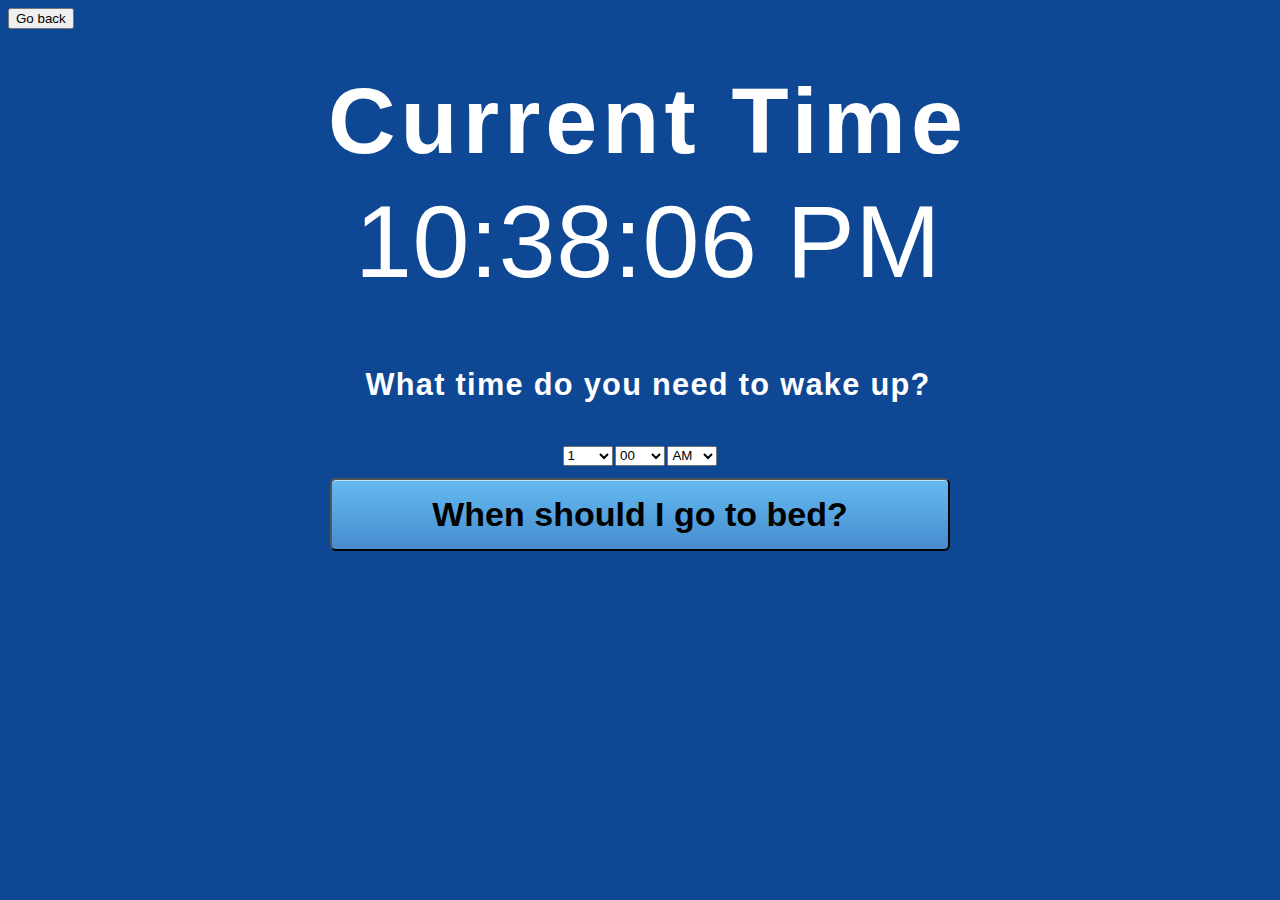
==== bedtime.html @ 05e60ae5 "Tenth Commit" ====
<!DOCTYPE html>
<html lang = "en-us">
<head>
	<title>Your bedtime calculator</title>
	<script src ="script.js"></script>
	<link rel="stylesheet" href="styles.css">
	<!-- Page icon -->
	<link rel="icon" href="https://www.pinclipart.com/picdir/middle/550-5502511_file-mccormick-sleep-svg-graphics-zzz-sleep-clipart.png">
</head>

<button class="back-button" onclick="location.href='index.html'">Go back</button>

<!--Current time clock-->
<body onload="realtimeClock()">
	<div class="main-container">
		<h1>Current Time</h1>
		<div id="clock"></div><br>
		<h2 id="when">What time do you need to wake up?</h2>

	<div id='alarm-container'>
		<label>
			<div>
				<select id="hours">
					<option value="1">1</option>
					<option value="2">2</option>
					<option value="3">3</option>
					<option value="4">4</option>
					<option value="5">5</option>
					<option value="6">6</option>
					<option value="7">7</option>
					<option value="8">8</option>
					<option value="9">9</option>
					<option value="10">10</option>
					<option value="11">11</option>
					<option value="12">12</option>
				</select>
			</div>
		</label>	
		<label>
			<div>
				<select id="minutes">
					<option value="00">00</option>
					<option value="05">05</option>
					<option value="10">10</option>
					<option value="15">15</option>
					<option value="20">20</option>
					<option value="25">25</option>
					<option value="30">30</option>
					<option value="35">35</option>
					<option value="40">40</option>
					<option value="45">45</option>
					<option value="50">50</option>
					<option value="55">55</option>				
				</select>
			</div>
		</label>			
		<label>
			<div>
				<select id="ampm">
					<option value="AM">AM</option>
					<option value="PM">PM</option>
				</select>
			</div>
		</label>
		<br>
		<button class="calc-button" onclick="subtractTime()">When should I go to bed?</button>
	</div>
	</div>
	
</body>
</html>
---- styles.css ----
body {
	background-color: #0E4794;
}

h1{
	width: 100%;
	margin-top: 3%;
	position: absolute;
	font-size: 7.3vw;
	font-weight: bold;
	text-align: center;
	color: white;
	font-family:'Oswald', sans-serif;
	letter-spacing: 5px;
}

#clock {
	width: 100%;
	position: absolute;
	font-size: 8vw;
	color: white;
	text-align: center;
	font-family: 'Oswald', sans-serif;
	margin-top: 12%;
	letter-spacing: .5px;
}

h2{
	width: 100%;
	margin-top: 5%;
	position: absolute;
	font-size: 2.4vw;
	font-weight: bold;
	text-align: center;
	color: white;
	font-family:'Oswald', sans-serif;
	letter-spacing: 1.3px;
}

h3{
	width: 100%;
	font-size: 2vw;
	font-weight: bold;
	text-align: center;
	color: white;
	font-family:'Oswald', sans-serif;
	letter-spacing: 5px;
}

.redirect-button {
	box-shadow:inset 0px 1px 0px 0px #bee2f9;
	background:linear-gradient(to bottom, #63b8ee 5%, #468ccf 100%);
	background-color:#63b8ee;
	border-radius:6px;
	font-family:Arial;
	font-size:34px;
	font-weight:bold;
	margin: inherit;
    display: block;
	margin-top: 30%;
	margin-right: inherit;
	padding: 15px 100px;
	-webkit-appearance: none;
}

.redirect-button:hover {
		background:linear-gradient(to bottom, #468ccf 5%, #63b8ee 100%);
	background-color:#468ccf;
}

.pure-button {
	box-shadow:inset 0px 1px 0px 0px #bee2f9;
	background:linear-gradient(to bottom, #63b8ee 5%, #468ccf 100%);
	background-color:#63b8ee;
	border-radius:6px;
	font-family:Arial;
	font-size:34px;
	font-weight:bold;
	margin: inherit;
    display: block;
	margin-top: 10%;
	margin-right: inherit;
	padding: 15px 100px;
	-webkit-appearance: none;
}

.pure-button:hover {
	background:linear-gradient(to bottom, #468ccf 5%, #63b8ee 100%);
	background-color:#468ccf;
}

#demo {
	color: #E92525;
	margin-top: 1%;
	text-align: center;
	padding: 15px 32px;
	font-size: 3.1vw;
}

#demo2 {
	color: #E92525;
	margin-top: 1%;
	text-align: center;
	padding: 15px 32px;
	font-size: 3.1vw;
}

#demo3 {
	color: #FCFF00;
	margin-top: 1%;
	text-align: center;
	padding: 15px 32px;
	font-size: 3.1vw;
}

#demo4 {
	color: #2F9E00;
	margin-top: 1%;
	text-align: center;
	padding: 15px 32px;
	font-size: 3.1vw;
}

#demo5 {
	color: #2F9E00;
	margin-top: 1%;
	text-align: center;
	padding: 15px 32px;
	font-size: 3.1vw;
}


#rating1, #rating2, #rating3, #rating4, #rating5 {
	color: white;
	margin-top: -1%;
	margin-bottom: -1%;
	text-align: center;
	font-size: 2.3vw;
}

#info {
	color: white;
	margin-top: 2%;
	text-align: center;
	padding: 15px 32px;
	font-size: 2.8vw;
}

#info2 {
	color: white;
    text-align: center;
    margin-top: -50px; /* 0 instead of 30px*/
	font-size: 2.8vw;
}

#info3 {
	color: white;
    text-align: center;
    margin-top: -50px; /* 0 instead of 30px*/
	font-size: 2.4vw;
}

#when{
	width: 100%;
	margin-top: 25%;
	position: absolute;
	font-size: 2.4vw;
	font-weight: bold;
	text-align: center;
	color: white;
	font-family:'Oswald', sans-serif;
	letter-spacing: 1.3px;
}

#calctext{
	width: 100%;
	margin-top: 25%;
	position: absolute;
	font-size: 2.4vw;
	font-weight: bold;
	text-align: center;
	color: white;
	font-family:'Oswald', sans-serif;
	letter-spacing: 1.3px;
}

#alarm-container {
	text-align:center;
    font-family: Verdana;
    font-size: 0.6em;
    padding: 0.7em;
  	color: white;
  	margin-top: 31%;
  	height: 100px;
}

select {
	width: 50px;
	height: 20px;
}

label {
	display:inline-block;
}

.calc-button {
	box-shadow:inset 0px 1px 0px 0px #bee2f9;
	background:linear-gradient(to bottom, #63b8ee 5%, #468ccf 100%);
	background-color:#63b8ee;
	border-radius:6px;
	font-family:Arial;
	font-size:34px;
	font-weight:bold;
	margin-top: 1%;
	margin-right: inherit;
	padding: 15px 100px;
	-webkit-appearance: none;
}

.calc-button:hover {
	background:linear-gradient(to bottom, #468ccf 5%, #63b8ee 100%);
	background-color:#468ccf;
}

#calctext2{
	width: 100%;
	margin-top: 5%;
	position: absolute;
	font-size: 2.4vw;
	font-weight: bold;
	text-align: center;
	color: white;
	font-family:'Oswald', sans-serif;
	letter-spacing: 1.3px;
}

.wakeup-button {
	box-shadow:inset 0px 1px 0px 0px #bee2f9;
	background:linear-gradient(to bottom, #63b8ee 5%, #468ccf 100%);
	background-color:#63b8ee;
	border-radius:6px;
	font-family:Arial;
	font-size:34px;
	font-weight:bold;
	margin: inherit;
    display: block;
	margin-top: 30%;
	margin-right: inherit;
	padding: 15px 100px;
	-webkit-appearance: none;
}

.wakeup-button:hover {
	background:linear-gradient(to bottom, #468ccf 5%, #63b8ee 100%);
	background-color:#468ccf;
}

.bedtime-button {
	box-shadow:inset 0px 1px 0px 0px #bee2f9;
	background:linear-gradient(to bottom, #63b8ee 5%, #468ccf 100%);
	background-color:#63b8ee;
	border-radius:6px;
	font-family:Arial;
	font-size:34px;
	font-weight:bold;
	margin: inherit;
    display: block;
	margin-top: 10%;
	margin-right: inherit;
	padding: 15px 100px;
	-webkit-appearance: none;
}

.bedtime-button:hover {
	background:linear-gradient(to bottom, #468ccf 5%, #63b8ee 100%);
	background-color:#468ccf;
}
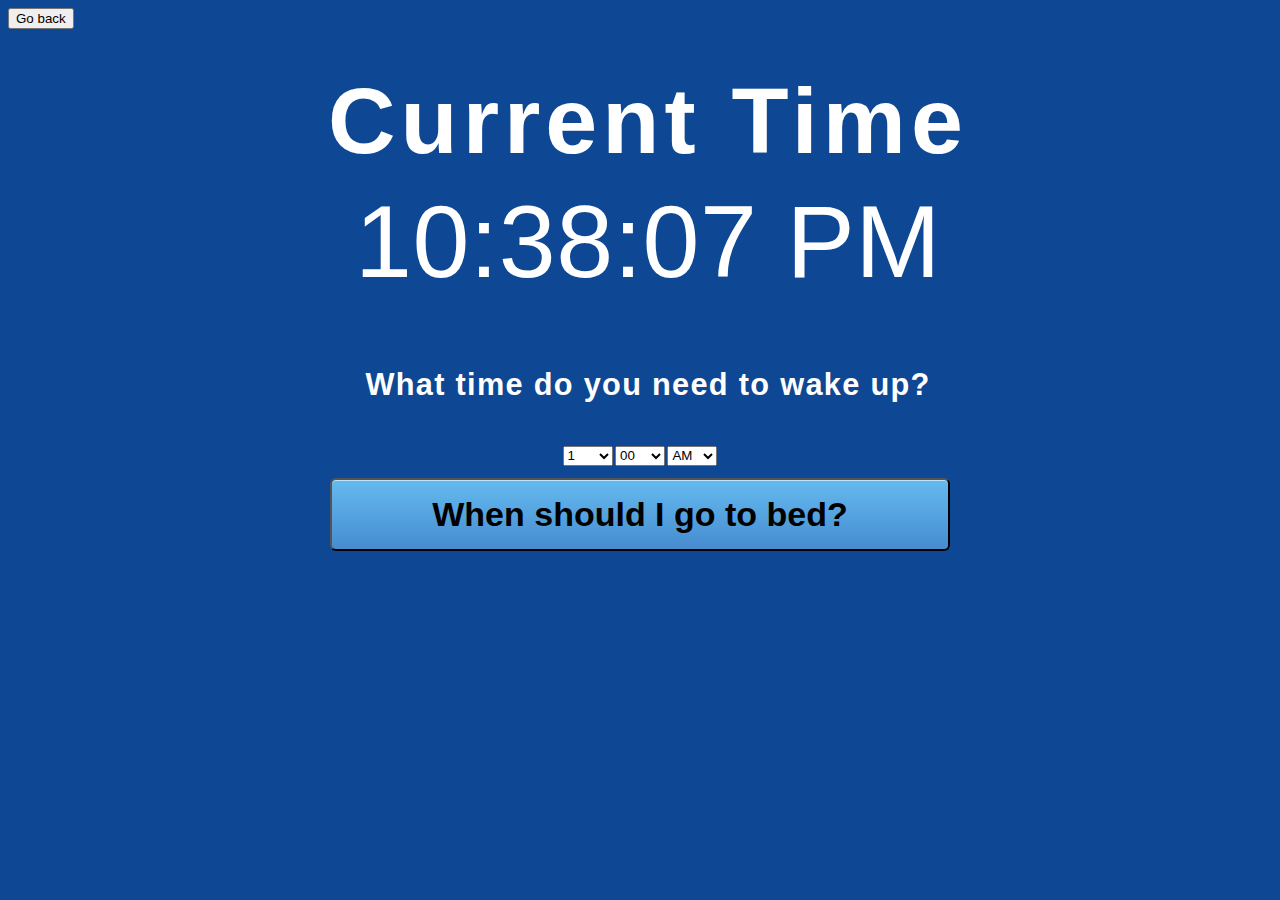
==== commit 55f86990: "Eleventh Commit" ====
--- a/bedtime.html
+++ b/bedtime.html
@@ -12,60 +12,60 @@
 
 <!--Current time clock-->
 <body onload="realtimeClock()">
-	<div class="main-container">
-		<h1>Current Time</h1>
-		<div id="clock"></div><br>
-		<h2 id="when">What time do you need to wake up?</h2>
 
-	<div id='alarm-container'>
-		<label>
-			<div>
-				<select id="hours">
-					<option value="1">1</option>
-					<option value="2">2</option>
-					<option value="3">3</option>
-					<option value="4">4</option>
-					<option value="5">5</option>
-					<option value="6">6</option>
-					<option value="7">7</option>
-					<option value="8">8</option>
-					<option value="9">9</option>
-					<option value="10">10</option>
-					<option value="11">11</option>
-					<option value="12">12</option>
-				</select>
+		<div class="main-container">
+			<h1>Current Time</h1>
+			<div id="clock"></div><br>
+			<h2 id="when">What time do you need to wake up?</h2>
+			<!--Container for drop menu and button-->
+			<div id='alarm-container'>
+				<label>
+					<div>
+						<select id="hours">
+							<option value="1">1</option>
+							<option value="2">2</option>
+							<option value="3">3</option>
+							<option value="4">4</option>
+							<option value="5">5</option>
+							<option value="6">6</option>
+							<option value="7">7</option>
+							<option value="8">8</option>
+							<option value="9">9</option>
+							<option value="10">10</option>
+							<option value="11">11</option>
+							<option value="12">12</option>
+						</select>
+					</div>
+				</label>	
+				<label>
+					<div>
+						<select id="minutes">
+							<option value="00">00</option>
+							<option value="05">05</option>
+							<option value="10">10</option>
+							<option value="15">15</option>
+							<option value="20">20</option>
+							<option value="25">25</option>
+							<option value="30">30</option>
+							<option value="35">35</option>
+							<option value="40">40</option>
+							<option value="45">45</option>
+							<option value="50">50</option>
+							<option value="55">55</option>				
+						</select>
+					</div>
+				</label>			
+				<label>
+					<div>
+						<select id="ampm">
+							<option value="AM">AM</option>
+							<option value="PM">PM</option>
+						</select>
+					</div>
+				</label>
+				<br>
+				<button class="calc-button" onclick="subtractTime()">When should I go to bed?</button>
 			</div>
-		</label>	
-		<label>
-			<div>
-				<select id="minutes">
-					<option value="00">00</option>
-					<option value="05">05</option>
-					<option value="10">10</option>
-					<option value="15">15</option>
-					<option value="20">20</option>
-					<option value="25">25</option>
-					<option value="30">30</option>
-					<option value="35">35</option>
-					<option value="40">40</option>
-					<option value="45">45</option>
-					<option value="50">50</option>
-					<option value="55">55</option>				
-				</select>
-			</div>
-		</label>			
-		<label>
-			<div>
-				<select id="ampm">
-					<option value="AM">AM</option>
-					<option value="PM">PM</option>
-				</select>
-			</div>
-		</label>
-		<br>
-		<button class="calc-button" onclick="subtractTime()">When should I go to bed?</button>
-	</div>
-	</div>
-	
-</body>
+		</div>
+	</body>
 </html>--- a/styles.css
+++ b/styles.css
@@ -14,6 +14,7 @@
 	letter-spacing: 5px;
 }
 
+/* Clock on every page */
 #clock {
 	width: 100%;
 	position: absolute;
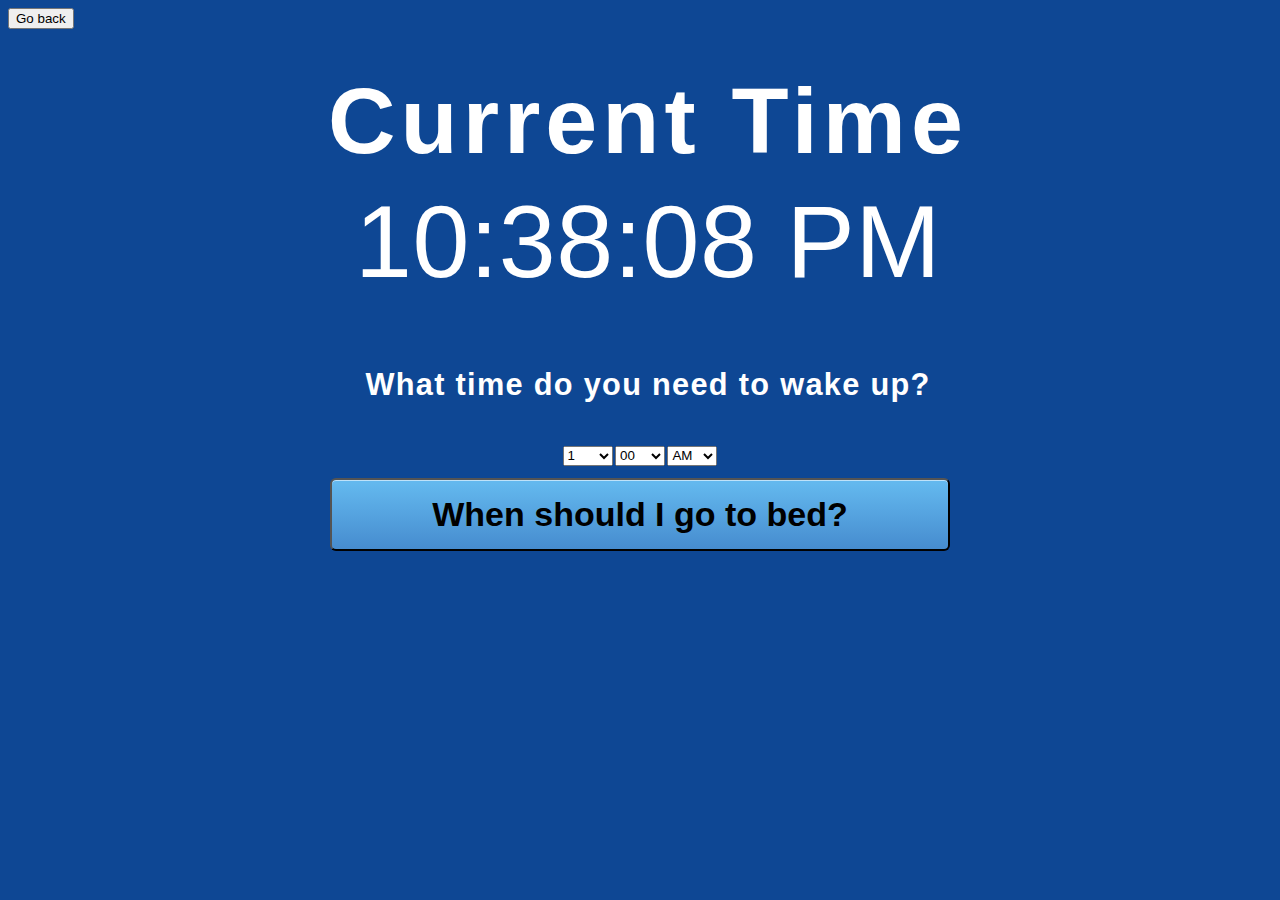
==== commit 835f85e5: "Thirteenth Commit" ====
--- a/bedtime.html
+++ b/bedtime.html
@@ -65,6 +65,16 @@
 				</label>
 				<br>
 				<button class="calc-button" onclick="subtractTime()">When should I go to bed?</button>
+					<p id ="rating1"></p>					
+					<p id ="bedTime1"></p>
+					<p id ="rating2"></p>		
+					<p id ="bedTime2"></p>
+					<p id ="rating3"></p>		
+					<p id ="bedTime3"></p>
+					<p id ="rating4"></p>
+					<p id ="bedTime4"></p>
+					<p id ="rating5"></p>
+					<p id ="bedTime5"></p>	
 			</div>
 		</div>
 	</body>
--- a/styles.css
+++ b/styles.css
@@ -90,23 +90,23 @@
 	background-color:#468ccf;
 }
 
-#demo {
-	color: #E92525;
-	margin-top: 1%;
-	text-align: center;
-	padding: 15px 32px;
-	font-size: 3.1vw;
-}
-
-#demo2 {
-	color: #E92525;
-	margin-top: 1%;
-	text-align: center;
-	padding: 15px 32px;
-	font-size: 3.1vw;
-}
-
-#demo3 {
+#sleepNow1 {
+	color: #E92525;
+	margin-top: 1%;
+	text-align: center;
+	padding: 15px 32px;
+	font-size: 3.1vw;
+}
+
+#sleepNow2 {
+	color: #E92525;
+	margin-top: 1%;
+	text-align: center;
+	padding: 15px 32px;
+	font-size: 3.1vw;
+}
+
+#sleepNow3 {
 	color: #FCFF00;
 	margin-top: 1%;
 	text-align: center;
@@ -114,26 +114,106 @@
 	font-size: 3.1vw;
 }
 
-#demo4 {
-	color: #2F9E00;
-	margin-top: 1%;
-	text-align: center;
-	padding: 15px 32px;
-	font-size: 3.1vw;
-}
-
-#demo5 {
-	color: #2F9E00;
-	margin-top: 1%;
-	text-align: center;
-	padding: 15px 32px;
-	font-size: 3.1vw;
-}
-
+#sleepNow4 {
+	color: #2F9E00;
+	margin-top: 1%;
+	text-align: center;
+	padding: 15px 32px;
+	font-size: 3.1vw;
+}
+
+#sleepNow5 {
+	color: #2F9E00;
+	margin-top: 1%;
+	text-align: center;
+	padding: 15px 32px;
+	font-size: 3.1vw;
+}
+
+
+#wakeTime1 {
+	color: #E92525;
+	margin-top: 1%;
+	text-align: center;
+	padding: 15px 32px;
+	font-size: 3.1vw;
+}
+
+#wakeTime2 {
+	color: #E92525;
+	margin-top: 1%;
+	text-align: center;
+	padding: 15px 32px;
+	font-size: 3.1vw;
+}
+
+#wakeTime3 {
+	color: #FCFF00;
+	margin-top: 1%;
+	text-align: center;
+	padding: 15px 32px;
+	font-size: 3.1vw;
+}
+
+#wakeTime4 {
+	color: #2F9E00;
+	margin-top: 1%;
+	text-align: center;
+	padding: 15px 32px;
+	font-size: 3.1vw;
+}
+
+#wakeTime5 {
+	color: #2F9E00;
+	margin-top: 1%;
+	text-align: center;
+	padding: 15px 32px;
+	font-size: 3.1vw;
+}
+
+#bedTime1 {
+	color: #E92525;
+	margin-top: 1%;
+	text-align: center;
+	padding: 15px 32px;
+	font-size: 3.1vw;
+}
+
+#bedTime2 {
+	color: #E92525;
+	margin-top: 1%;
+	text-align: center;
+	padding: 15px 32px;
+	font-size: 3.1vw;
+}
+
+#bedTime3 {
+	color: #FCFF00;
+	margin-top: 1%;
+	text-align: center;
+	padding: 15px 32px;
+	font-size: 3.1vw;
+}
+
+#bedTime4 {
+	color: #2F9E00;
+	margin-top: 1%;
+	text-align: center;
+	padding: 15px 32px;
+	font-size: 3.1vw;
+}
+
+#bedTime5 {
+	color: #2F9E00;
+	margin-top: 1%;
+	text-align: center;
+	padding: 15px 32px;
+	font-size: 3.1vw;
+}
 
 #rating1, #rating2, #rating3, #rating4, #rating5 {
 	color: white;
-	margin-top: -1%;
+	margin-top: 0%;
 	margin-bottom: -1%;
 	text-align: center;
 	font-size: 2.3vw;
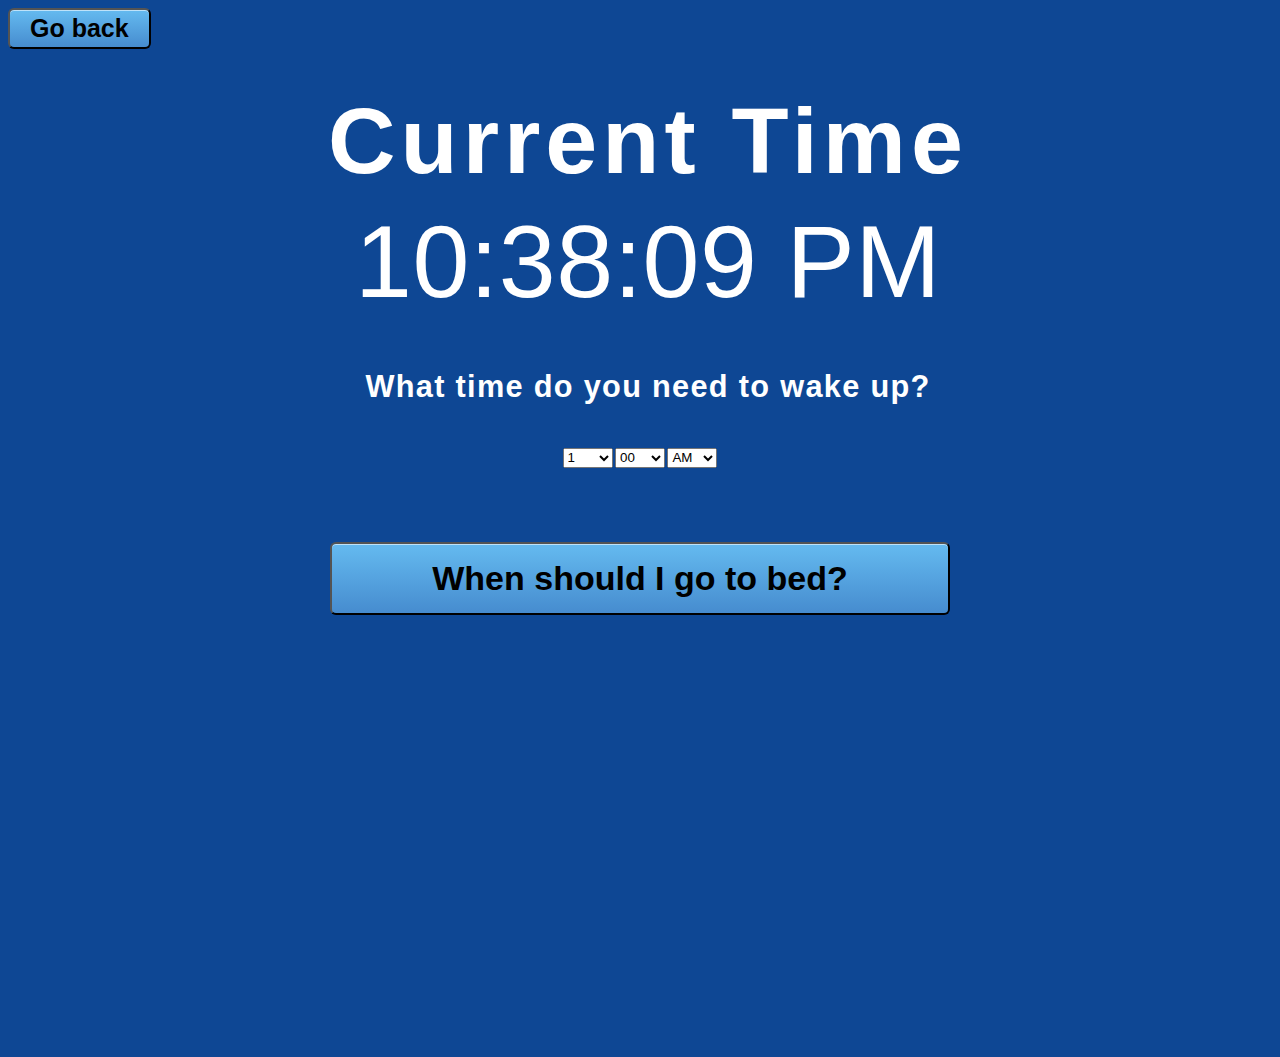
==== commit 602a457b: "Commit" ====
--- a/bedtime.html
+++ b/bedtime.html
@@ -13,12 +13,11 @@
 <!--Current time clock-->
 <body onload="realtimeClock()">
 
-		<div class="main-container">
 			<h1>Current Time</h1>
 			<div id="clock"></div><br>
 			<h2 id="when">What time do you need to wake up?</h2>
 			<!--Container for drop menu and button-->
-			<div id='alarm-container'>
+			<div id='dropdown-container'>
 				<label>
 					<div>
 						<select id="hours">
@@ -64,7 +63,9 @@
 					</div>
 				</label>
 				<br>
+			</div>
 				<button class="calc-button" onclick="subtractTime()">When should I go to bed?</button>
+					<br><br><br><br><br><br><br><br>
 					<p id ="rating1"></p>					
 					<p id ="bedTime1"></p>
 					<p id ="rating2"></p>		
@@ -75,7 +76,5 @@
 					<p id ="bedTime4"></p>
 					<p id ="rating5"></p>
 					<p id ="bedTime5"></p>	
-			</div>
-		</div>
 	</body>
 </html>--- a/styles.css
+++ b/styles.css
@@ -65,11 +65,11 @@
 }
 
 .redirect-button:hover {
-		background:linear-gradient(to bottom, #468ccf 5%, #63b8ee 100%);
-	background-color:#468ccf;
-}
-
-.pure-button {
+	background:linear-gradient(to bottom, #468ccf 5%, #63b8ee 100%);
+	background-color:#468ccf;
+}
+
+.sleepNow-button {
 	box-shadow:inset 0px 1px 0px 0px #bee2f9;
 	background:linear-gradient(to bottom, #63b8ee 5%, #468ccf 100%);
 	background-color:#63b8ee;
@@ -85,20 +85,12 @@
 	-webkit-appearance: none;
 }
 
-.pure-button:hover {
-	background:linear-gradient(to bottom, #468ccf 5%, #63b8ee 100%);
-	background-color:#468ccf;
-}
-
-#sleepNow1 {
-	color: #E92525;
-	margin-top: 1%;
-	text-align: center;
-	padding: 15px 32px;
-	font-size: 3.1vw;
-}
-
-#sleepNow2 {
+.sleepNow-button:hover {
+	background:linear-gradient(to bottom, #468ccf 5%, #63b8ee 100%);
+	background-color:#468ccf;
+}
+
+#sleepNow1, #sleepNow2 {
 	color: #E92525;
 	margin-top: 1%;
 	text-align: center;
@@ -114,32 +106,15 @@
 	font-size: 3.1vw;
 }
 
-#sleepNow4 {
-	color: #2F9E00;
-	margin-top: 1%;
-	text-align: center;
-	padding: 15px 32px;
-	font-size: 3.1vw;
-}
-
-#sleepNow5 {
-	color: #2F9E00;
-	margin-top: 1%;
-	text-align: center;
-	padding: 15px 32px;
-	font-size: 3.1vw;
-}
-
-
-#wakeTime1 {
-	color: #E92525;
-	margin-top: 1%;
-	text-align: center;
-	padding: 15px 32px;
-	font-size: 3.1vw;
-}
-
-#wakeTime2 {
+#sleepNow4, #sleepNow5 {
+	color: #2F9E00;
+	margin-top: 1%;
+	text-align: center;
+	padding: 15px 32px;
+	font-size: 3.1vw;
+}
+
+#wakeTime1, #wakeTime2 {
 	color: #E92525;
 	margin-top: 1%;
 	text-align: center;
@@ -171,15 +146,7 @@
 	font-size: 3.1vw;
 }
 
-#bedTime1 {
-	color: #E92525;
-	margin-top: 1%;
-	text-align: center;
-	padding: 15px 32px;
-	font-size: 3.1vw;
-}
-
-#bedTime2 {
+#bedTime1, #bedTime2 {
 	color: #E92525;
 	margin-top: 1%;
 	text-align: center;
@@ -265,7 +232,112 @@
 	letter-spacing: 1.3px;
 }
 
-#alarm-container {
+.calc-button {
+	box-shadow:inset 0px 1px 0px 0px #bee2f9;
+	background:linear-gradient(to bottom, #63b8ee 5%, #468ccf 100%);
+	background-color:#63b8ee;
+	border-radius:6px;
+	font-family:Arial;
+	font-size:34px;
+	font-weight:bold;
+	margin-top: -1%;
+	margin-right: inherit;
+	padding: 15px 100px;
+  	display: block;
+  	margin-left: auto;
+  	margin-right: auto;
+	-webkit-appearance: none;
+}
+
+.calc-button:hover {
+	background:linear-gradient(to bottom, #468ccf 5%, #63b8ee 100%);
+	background-color:#468ccf;
+}
+
+#calctext2{
+	width: 100%;
+	margin-top: 5%;
+	position: absolute;
+	font-size: 2.4vw;
+	font-weight: bold;
+	text-align: center;
+	color: white;
+	font-family:'Oswald', sans-serif;
+	letter-spacing: 1.3px;
+}
+
+.wakeup-button {
+	box-shadow:inset 0px 1px 0px 0px #bee2f9;
+	background:linear-gradient(to bottom, #63b8ee 5%, #468ccf 100%);
+	background-color:#63b8ee;
+	border-radius:6px;
+	font-family:Arial;
+	font-size:34px;
+	font-weight:bold;
+	margin: inherit;
+    display: block;
+	margin-top: 30%;
+	margin-right: inherit;
+	padding: 15px 100px;
+	-webkit-appearance: none;
+}
+
+.wakeup-button:hover {
+	background:linear-gradient(to bottom, #468ccf 5%, #63b8ee 100%);
+	background-color:#468ccf;
+}
+
+.bedtime-button {
+	box-shadow:inset 0px 1px 0px 0px #bee2f9;
+	background:linear-gradient(to bottom, #63b8ee 5%, #468ccf 100%);
+	background-color:#63b8ee;
+	border-radius:6px;
+	font-family:Arial;
+	font-size:34px;
+	font-weight:bold;
+	margin: inherit;
+    display: block;
+	margin-top: 10%;
+	margin-right: inherit;
+	padding: 15px 100px;
+	-webkit-appearance: none;
+}
+
+.bedtime-button:hover {
+	background:linear-gradient(to bottom, #468ccf 5%, #63b8ee 100%);
+	background-color:#468ccf;
+}
+
+.back-button {
+	box-shadow:inset 0px 1px 0px 0px #bee2f9;
+	background:linear-gradient(to bottom, #63b8ee 5%, #468ccf 100%);
+	background-color:#63b8ee;
+	border-radius:6px;
+	font-family:Arial;
+	font-size:25px;
+	font-weight:bold;
+	margin-top: 0%;
+	margin-right: inherit;
+	padding: 4px 20px;
+	-webkit-appearance: none;
+}
+
+.back-button:hover {
+	background:linear-gradient(to bottom, #468ccf 5%, #63b8ee 100%);
+	background-color:#468ccf;
+}
+
+select {
+	width: 50px;
+	height: 20px;
+}
+
+label {
+	display:inline-block;
+	cursor: pointer;
+}
+
+#dropdown-container {
 	text-align:center;
     font-family: Verdana;
     font-size: 0.6em;
@@ -273,86 +345,4 @@
   	color: white;
   	margin-top: 31%;
   	height: 100px;
-}
-
-select {
-	width: 50px;
-	height: 20px;
-}
-
-label {
-	display:inline-block;
-}
-
-.calc-button {
-	box-shadow:inset 0px 1px 0px 0px #bee2f9;
-	background:linear-gradient(to bottom, #63b8ee 5%, #468ccf 100%);
-	background-color:#63b8ee;
-	border-radius:6px;
-	font-family:Arial;
-	font-size:34px;
-	font-weight:bold;
-	margin-top: 1%;
-	margin-right: inherit;
-	padding: 15px 100px;
-	-webkit-appearance: none;
-}
-
-.calc-button:hover {
-	background:linear-gradient(to bottom, #468ccf 5%, #63b8ee 100%);
-	background-color:#468ccf;
-}
-
-#calctext2{
-	width: 100%;
-	margin-top: 5%;
-	position: absolute;
-	font-size: 2.4vw;
-	font-weight: bold;
-	text-align: center;
-	color: white;
-	font-family:'Oswald', sans-serif;
-	letter-spacing: 1.3px;
-}
-
-.wakeup-button {
-	box-shadow:inset 0px 1px 0px 0px #bee2f9;
-	background:linear-gradient(to bottom, #63b8ee 5%, #468ccf 100%);
-	background-color:#63b8ee;
-	border-radius:6px;
-	font-family:Arial;
-	font-size:34px;
-	font-weight:bold;
-	margin: inherit;
-    display: block;
-	margin-top: 30%;
-	margin-right: inherit;
-	padding: 15px 100px;
-	-webkit-appearance: none;
-}
-
-.wakeup-button:hover {
-	background:linear-gradient(to bottom, #468ccf 5%, #63b8ee 100%);
-	background-color:#468ccf;
-}
-
-.bedtime-button {
-	box-shadow:inset 0px 1px 0px 0px #bee2f9;
-	background:linear-gradient(to bottom, #63b8ee 5%, #468ccf 100%);
-	background-color:#63b8ee;
-	border-radius:6px;
-	font-family:Arial;
-	font-size:34px;
-	font-weight:bold;
-	margin: inherit;
-    display: block;
-	margin-top: 10%;
-	margin-right: inherit;
-	padding: 15px 100px;
-	-webkit-appearance: none;
-}
-
-.bedtime-button:hover {
-	background:linear-gradient(to bottom, #468ccf 5%, #63b8ee 100%);
-	background-color:#468ccf;
 }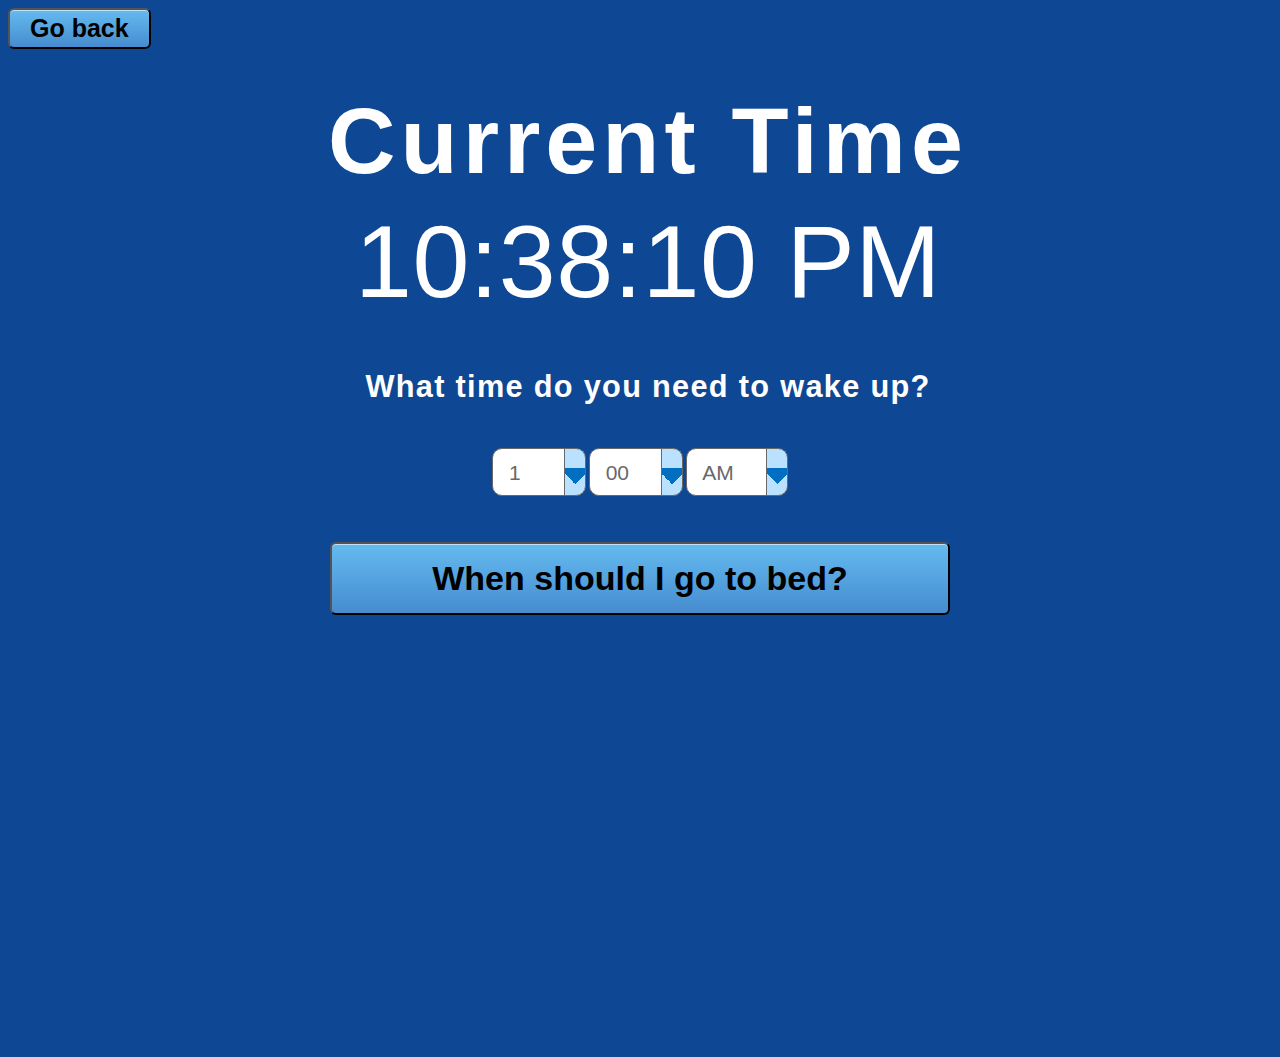
==== commit 68e6869f: "Commit" ====
--- a/bedtime.html
+++ b/bedtime.html
@@ -18,8 +18,7 @@
 			<h2 id="when">What time do you need to wake up?</h2>
 			<!--Container for drop menu and button-->
 			<div id='dropdown-container'>
-				<label>
-					<div>
+				<label id='hourLabel'>
 						<select id="hours">
 							<option value="1">1</option>
 							<option value="2">2</option>
@@ -34,10 +33,8 @@
 							<option value="11">11</option>
 							<option value="12">12</option>
 						</select>
-					</div>
 				</label>	
-				<label>
-					<div>
+				<label id='minLabel'>
 						<select id="minutes">
 							<option value="00">00</option>
 							<option value="05">05</option>
@@ -52,15 +49,12 @@
 							<option value="50">50</option>
 							<option value="55">55</option>				
 						</select>
-					</div>
 				</label>			
-				<label>
-					<div>
+				<label id='ampmLabel'>
 						<select id="ampm">
 							<option value="AM">AM</option>
 							<option value="PM">PM</option>
 						</select>
-					</div>
 				</label>
 				<br>
 			</div>
--- a/styles.css
+++ b/styles.css
@@ -327,12 +327,45 @@
 	background-color:#468ccf;
 }
 
+:root {
+	  --radius: 10px;
+	  --baseFg: dimgray;
+	  --baseBg: white;
+	  --accentFg: #006fc2;
+	  --accentBg: #bae1ff;
+}
+
 select {
-	width: 50px;
-	height: 20px;
-}
-
-label {
+	  font: 500 21px/1.3 sans-serif;
+	  -webkit-appearance: none;
+	  appearance: none;
+	  color: var(--baseFg);
+	  border: 1px solid var(--baseFg);
+	  line-height: 1;
+	  outline: 0;
+	  padding: 0.65em 2.5em 0.55em 0.75em;
+	  border-radius: var(--radius);
+	  background-color: var(--baseBg);
+	  background-image: linear-gradient(var(--baseFg), var(--baseFg)),
+	    linear-gradient(-135deg, transparent 50%, var(--accentBg) 50%),
+	    linear-gradient(-225deg, transparent 50%, var(--accentBg) 50%),
+	    linear-gradient(var(--accentBg) 42%, var(--accentFg) 42%);
+	  background-repeat: no-repeat, no-repeat, no-repeat, no-repeat;
+	  background-size: 1px 100%, 20px 22px, 20px 22px, 20px 100%;
+	  background-position: right 20px center, right bottom, right bottom, right bottom; 
+}
+
+#hourLabel {
+	display:inline-block;
+	cursor: pointer;
+}
+
+#minLabel {
+	display:inline-block;
+	cursor: pointer;
+}
+
+#ampmLabel {
 	display:inline-block;
 	cursor: pointer;
 }
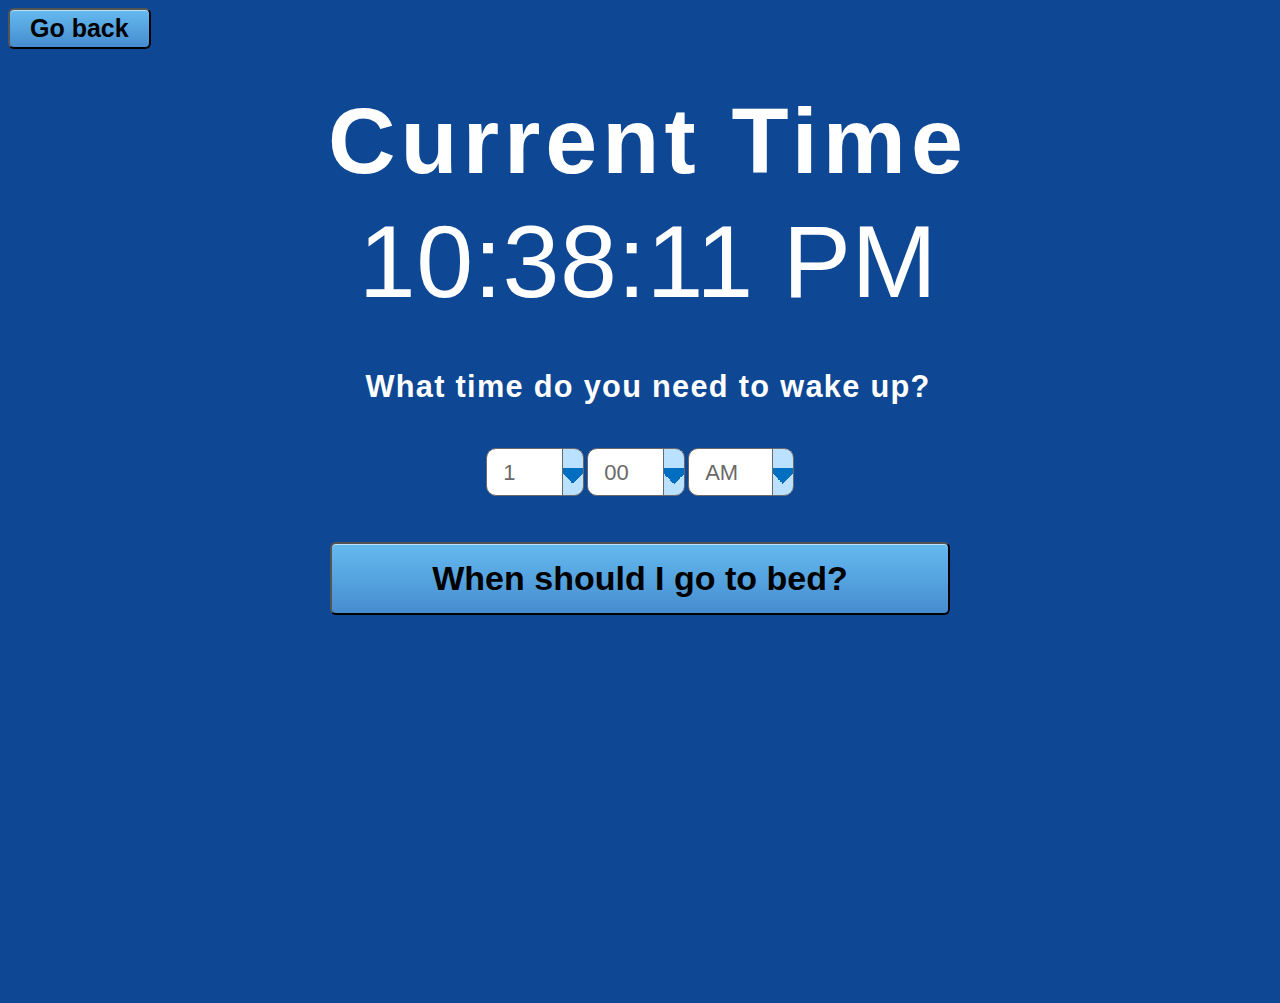
==== commit e8799a2f: "Commit" ====
--- a/bedtime.html
+++ b/bedtime.html
@@ -59,7 +59,7 @@
 				<br>
 			</div>
 				<button class="calc-button" onclick="subtractTime()">When should I go to bed?</button>
-					<br><br><br><br><br><br><br><br>
+					<br><br><br><br><br>
 					<p id ="rating1"></p>					
 					<p id ="bedTime1"></p>
 					<p id ="rating2"></p>		
--- a/styles.css
+++ b/styles.css
@@ -336,12 +336,12 @@
 }
 
 select {
-	  font: 500 21px/1.3 sans-serif;
+	  font: 500 22px/1.3 sans-serif;
 	  -webkit-appearance: none;
 	  appearance: none;
 	  color: var(--baseFg);
 	  border: 1px solid var(--baseFg);
-	  line-height: 1;
+	  line-height: .9;
 	  outline: 0;
 	  padding: 0.65em 2.5em 0.55em 0.75em;
 	  border-radius: var(--radius);
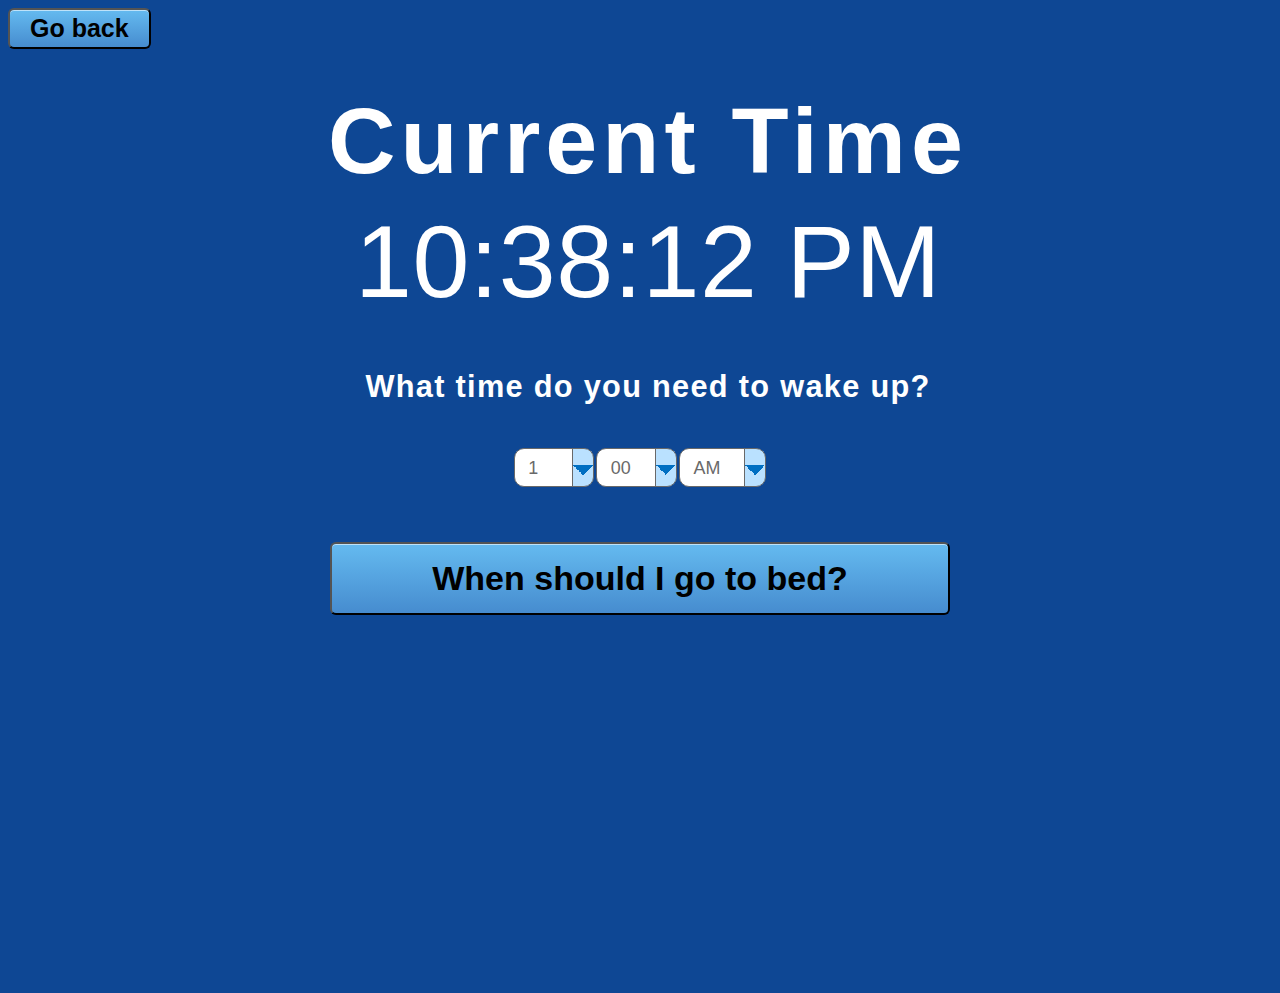
==== commit b4987d1f: "Commit" ====
--- a/bedtime.html
+++ b/bedtime.html
@@ -8,6 +8,7 @@
 	<link rel="icon" href="https://www.pinclipart.com/picdir/middle/550-5502511_file-mccormick-sleep-svg-graphics-zzz-sleep-clipart.png">
 </head>
 
+<!--Back to main page-->
 <button class="back-button" onclick="location.href='index.html'">Go back</button>
 
 <!--Current time clock-->
@@ -59,7 +60,9 @@
 				<br>
 			</div>
 				<button class="calc-button" onclick="subtractTime()">When should I go to bed?</button>
-					<br><br><br><br><br>
+					<br><br>
+					<p id ="info"></p>
+					<p id ="info2"></p>
 					<p id ="rating1"></p>					
 					<p id ="bedTime1"></p>
 					<p id ="rating2"></p>		
--- a/styles.css
+++ b/styles.css
@@ -54,7 +54,7 @@
 	background-color:#63b8ee;
 	border-radius:6px;
 	font-family:Arial;
-	font-size:34px;
+	font-size:34vw;
 	font-weight:bold;
 	margin: inherit;
     display: block;
@@ -183,7 +183,7 @@
 	margin-top: 0%;
 	margin-bottom: -1%;
 	text-align: center;
-	font-size: 2.3vw;
+	font-size: 2.9vw;
 }
 
 #info {
@@ -198,14 +198,14 @@
 	color: white;
     text-align: center;
     margin-top: -50px; /* 0 instead of 30px*/
-	font-size: 2.8vw;
+	font-size: 3.1vw;
 }
 
 #info3 {
 	color: white;
     text-align: center;
     margin-top: -50px; /* 0 instead of 30px*/
-	font-size: 2.4vw;
+	font-size: 3.1vw;
 }
 
 #when{
@@ -336,7 +336,7 @@
 }
 
 select {
-	  font: 500 22px/1.3 sans-serif;
+	  font: 5 1.4vw/1.3 sans-serif;
 	  -webkit-appearance: none;
 	  appearance: none;
 	  color: var(--baseFg);
@@ -357,17 +357,14 @@
 
 #hourLabel {
 	display:inline-block;
-	cursor: pointer;
 }
 
 #minLabel {
 	display:inline-block;
-	cursor: pointer;
 }
 
 #ampmLabel {
 	display:inline-block;
-	cursor: pointer;
 }
 
 #dropdown-container {
